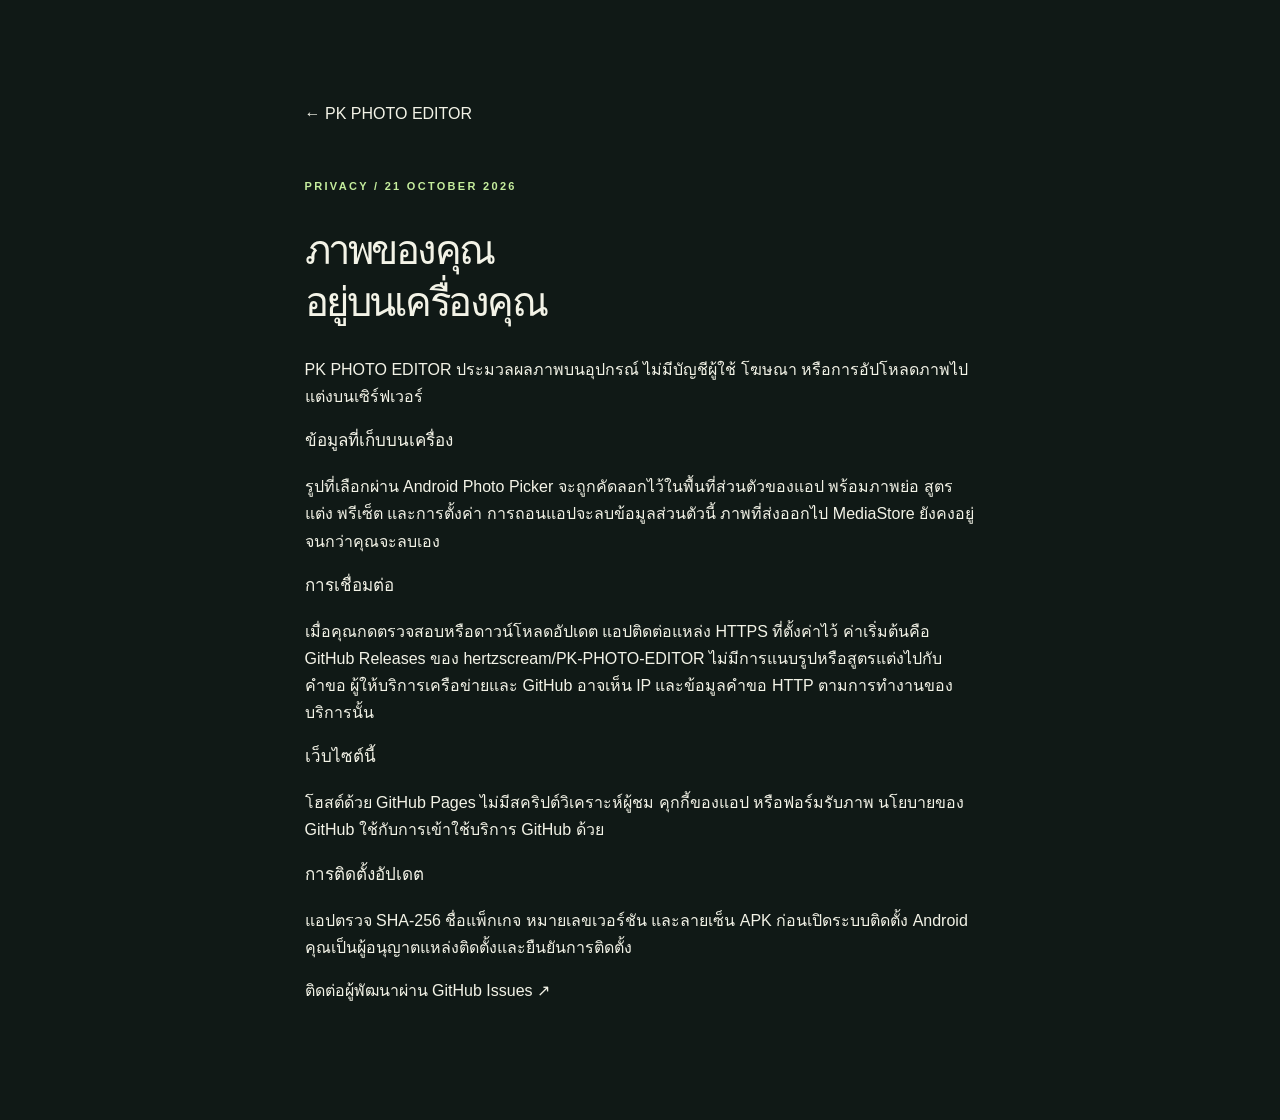
==== docs/privacy.html @ 193245e0 "Publish PK PHOTO EDITOR official site and installation guide" ====
<!doctype html><html lang="th"><head><meta charset="utf-8"><meta name="viewport" content="width=device-width,initial-scale=1"><title>ความเป็นส่วนตัว — PK PHOTO EDITOR</title><link rel="stylesheet" href="style.css"></head><body><main class="section" style="max-width:850px"><a href="index.html">← PK PHOTO EDITOR</a><p class="eyebrow" style="margin-top:50px">PRIVACY / 21 OCTOBER 2026</p><h1 style="font-size:40px">ภาพของคุณ<br>อยู่บนเครื่องคุณ</h1><p>PK PHOTO EDITOR ประมวลผลภาพบนอุปกรณ์ ไม่มีบัญชีผู้ใช้ โฆษณา หรือการอัปโหลดภาพไปแต่งบนเซิร์ฟเวอร์</p><h3>ข้อมูลที่เก็บบนเครื่อง</h3><p>รูปที่เลือกผ่าน Android Photo Picker จะถูกคัดลอกไว้ในพื้นที่ส่วนตัวของแอป พร้อมภาพย่อ สูตรแต่ง พรีเซ็ต และการตั้งค่า การถอนแอปจะลบข้อมูลส่วนตัวนี้ ภาพที่ส่งออกไป MediaStore ยังคงอยู่จนกว่าคุณจะลบเอง</p><h3>การเชื่อมต่อ</h3><p>เมื่อคุณกดตรวจสอบหรือดาวน์โหลดอัปเดต แอปติดต่อแหล่ง HTTPS ที่ตั้งค่าไว้ ค่าเริ่มต้นคือ GitHub Releases ของ hertzscream/PK-PHOTO-EDITOR ไม่มีการแนบรูปหรือสูตรแต่งไปกับคำขอ ผู้ให้บริการเครือข่ายและ GitHub อาจเห็น IP และข้อมูลคำขอ HTTP ตามการทำงานของบริการนั้น</p><h3>เว็บไซต์นี้</h3><p>โฮสต์ด้วย GitHub Pages ไม่มีสคริปต์วิเคราะห์ผู้ชม คุกกี้ของแอป หรือฟอร์มรับภาพ นโยบายของ GitHub ใช้กับการเข้าใช้บริการ GitHub ด้วย</p><h3>การติดตั้งอัปเดต</h3><p>แอปตรวจ SHA-256 ชื่อแพ็กเกจ หมายเลขเวอร์ชัน และลายเซ็น APK ก่อนเปิดระบบติดตั้ง Android คุณเป็นผู้อนุญาตแหล่งติดตั้งและยืนยันการติดตั้ง</p><p><a href="https://github.com/hertzscream/PK-PHOTO-EDITOR/issues">ติดต่อผู้พัฒนาผ่าน GitHub Issues ↗</a></p></main></body></html>
---- docs/style.css ----
:root{color-scheme:dark;--bg:#101916;--panel:#19251f;--ink:#f3f3e7;--muted:#a5b4aa;--mint:#c5ed9d;--line:#ffffff20}*{box-sizing:border-box}html{scroll-behavior:smooth;scroll-padding-top:30px}body{margin:0;background:var(--bg);color:var(--ink);font-family:Tahoma,"Segoe UI",sans-serif;line-height:1.7}a{color:inherit;text-decoration:none}a:focus-visible,summary:focus-visible{outline:3px solid var(--mint);outline-offset:5px}a:hover{color:var(--mint)}header,main,footer{max-width:1440px;margin:auto}header{height:112px;display:flex;align-items:center;justify-content:space-between;padding:0 7%}.brand{display:flex;align-items:center;gap:12px;font-size:11px;font-weight:800;line-height:1.1;letter-spacing:2px}.mark{font-size:38px;letter-spacing:-4px;position:relative}.mark span{font-size:17px;position:absolute;right:-12px;top:-10px;color:var(--mint)}nav{display:flex;align-items:center;gap:30px;font-size:13px}.nav-download{border:1px solid var(--line);padding:11px 20px;border-radius:25px}.hero{padding:55px 7% 75px;display:grid;grid-template-columns:1.15fr 1fr;min-height:730px;align-items:center;overflow:hidden}.eyebrow{font-size:11px;letter-spacing:2.3px;font-weight:700;color:var(--mint);margin:0 0 28px}.dot{display:inline-block;background:var(--mint);height:6px;width:6px;border-radius:50%;margin-right:8px}h1{font-size:clamp(45px,5.1vw,74px);font-weight:500;line-height:1.3;letter-spacing:-2.5px;margin:0 0 28px}.serif{color:var(--mint);font-weight:400}h1 .serif{display:block}.lead{color:var(--muted);font-size:16px;line-height:1.95}.actions{display:flex;gap:28px;align-items:center;margin:32px 0 22px}.button{display:inline-flex;align-items:center;justify-content:center;gap:25px;padding:16px 25px;border-radius:40px;font-weight:700;font-size:14px}.primary{background:var(--mint);color:#152111;box-shadow:0 6px 25px #0002}.primary:hover{background:#d8ffb4;color:#152111;transform:translateY(-2px)}.text-link{font-size:13px}.meta{font-size:10px;letter-spacing:.8px;color:var(--muted)}.meta span{padding:0 8px}.hero-art{height:590px;position:relative;display:flex;justify-content:center;align-items:center}.orb{position:absolute;width:460px;height:460px;background:radial-gradient(circle at 30% 30%,#587649,#213a29 65%,#1a2e22);border-radius:50%}.phone{position:relative;width:249px;border:6px solid #2f3b34;border-radius:35px;overflow:hidden;background:#101916;box-shadow:20px 35px 70px #0007;transform:rotate(7deg)}.phone img{display:block;width:100%;height:auto;aspect-ratio:450/1000;object-fit:cover}.phone-top{display:none}.phone-bottom{height:10px;background:#121916}.floating-note{position:absolute;bottom:75px;left:-5px;display:flex;align-items:center;gap:12px;background:#e9eddf;color:#263524;padding:14px 20px;border-radius:12px;box-shadow:0 10px 40px #0003;transform:rotate(-5deg);font-size:9px;letter-spacing:1px}.floating-note>span{font-size:33px;color:#668555}.floating-note strong{font-size:13px;letter-spacing:0;font-weight:500}.vertical-caption{position:absolute;right:-15px;writing-mode:vertical-rl;letter-spacing:3px;font-size:9px;color:var(--muted)}.ribbon{display:flex;justify-content:space-around;gap:20px;padding:20px 6%;border-top:1px solid var(--line);border-bottom:1px solid var(--line);font-size:11px;letter-spacing:2px;color:#c2cebf}.section{padding:100px 7%}h2{font-size:clamp(32px,3.5vw,48px);line-height:1.4;letter-spacing:-1px;font-weight:500;margin:0}.muted{color:var(--muted)}.section-heading{display:grid;grid-template-columns:1fr 1.6fr 1.3fr;gap:30px;align-items:start}.section-heading .eyebrow{padding-top:13px}.section-heading>p:last-child{color:var(--muted);font-size:14px;margin:10px 0}.screens{display:grid;grid-template-columns:repeat(3,1fr);gap:55px;max-width:890px;margin:65px auto 0;align-items:start}figure{margin:30px 0 0}figure.featured{margin:0}figure img{width:100%;height:auto;border-radius:20px;border:1px solid #ffffff25;box-shadow:0 18px 45px #0003}figcaption{font-size:12px;margin:15px 0}figcaption span{color:var(--mint);margin-right:12px;font-size:10px}.caption{color:var(--muted);font-size:11px;text-align:center;margin-top:30px}.features{background:#18231d}.feature-heading{display:flex;align-items:end;justify-content:space-between;gap:30px}.feature-heading>p{color:var(--muted);font-size:14px}.feature-grid{display:grid;grid-template-columns:repeat(4,1fr);gap:30px;margin-top:55px}.feature-grid article{border-top:1px solid #ffffff30;padding-top:25px}.feature-icon{color:var(--mint);font-size:30px}h3{font-size:17px;font-weight:500}.feature-grid p,.install li p{font-size:13px;color:var(--muted);line-height:1.9}.install{display:grid;grid-template-columns:1fr 1fr;gap:85px}.release-link{display:block;font-size:12px;color:var(--muted);margin-top:18px}.install .button{margin-top:20px}.install ol{padding:0;list-style:none;margin:0}.install li{display:flex;gap:23px;padding:22px 0;border-bottom:1px solid var(--line)}.install li>span{font-size:11px;color:var(--mint);padding-top:6px}.install h3{margin:0 0 10px}.install li p{margin:0}.faq{padding-top:15px;max-width:1000px;margin:auto}details{border-bottom:1px solid var(--line);padding:20px 0}summary{cursor:pointer;font-size:15px}details p{color:var(--muted);font-size:14px;max-width:760px}details a{text-decoration:underline}footer{border-top:1px solid var(--line);padding:35px 7%;display:flex;align-items:center;justify-content:space-between;gap:20px}footer p{font-family:Georgia,serif;font-style:italic;color:var(--muted)}footer div{display:flex;gap:25px;font-size:12px}.skip{position:absolute;top:-100px;left:20px;padding:12px;background:var(--mint);color:#101916;z-index:9}.skip:focus{top:10px}@media(max-width:850px){header{height:90px;padding:0 6%}nav{gap:16px}nav a:first-child{display:none}.hero{grid-template-columns:1fr 1fr;padding:35px 6% 60px;min-height:auto}h1{font-size:45px}.hero-art{height:490px}.orb{width:330px;height:330px}.phone{width:210px}.floating-note{left:-10px;bottom:20px}.vertical-caption{display:none}.section{padding:70px 6%}.section-heading{grid-template-columns:1fr 1.6fr}.section-heading>p:last-child{grid-column:2}.screens{gap:25px}.feature-grid{grid-template-columns:1fr 1fr}.install{gap:40px}.actions{align-items:start;flex-direction:column;gap:16px}.ribbon{font-size:9px;letter-spacing:1px}}@media(max-width:700px){nav a{display:none}nav .nav-download{display:block}.hero{display:flex;flex-direction:column;align-items:start;gap:30px;padding-top:30px}.hero-copy{width:100%}h1{font-size:48px}.hero-art{height:490px;width:100%}.phone{width:215px}.floating-note{left:4%;bottom:30px}.orb{width:350px;height:350px}.lead{font-size:14px}.actions{flex-direction:row;align-items:center;gap:18px}.button{font-size:12px;padding:15px 20px}.meta{font-size:9px;letter-spacing:0}.ribbon span:nth-child(2){display:none}.section-heading{display:block}.section-heading>p:last-child{max-width:330px;margin-top:22px}.screens{gap:14px;grid-template-columns:1fr 1fr;margin-top:35px}.screens figure:last-child{display:none}.screens figure{margin:15px 0 0}.screens figure.featured{margin:0}.screens img{border-radius:15px}figcaption{font-size:10px}figcaption span{margin-right:5px}.feature-heading{display:block}.feature-heading>p{margin-top:25px}.feature-grid{gap:25px}.feature-grid h3{font-size:15px}.feature-grid p{font-size:12px}.install{display:block}.install ol{margin-top:40px}.section{padding:60px 6%}.faq{padding-top:0}footer{flex-wrap:wrap}footer .brand{font-size:10px}footer p{font-size:13px}footer div{width:100%;font-size:11px}summary{font-size:14px}}@media(prefers-reduced-motion:reduce){html{scroll-behavior:auto}.primary:hover{transform:none}}
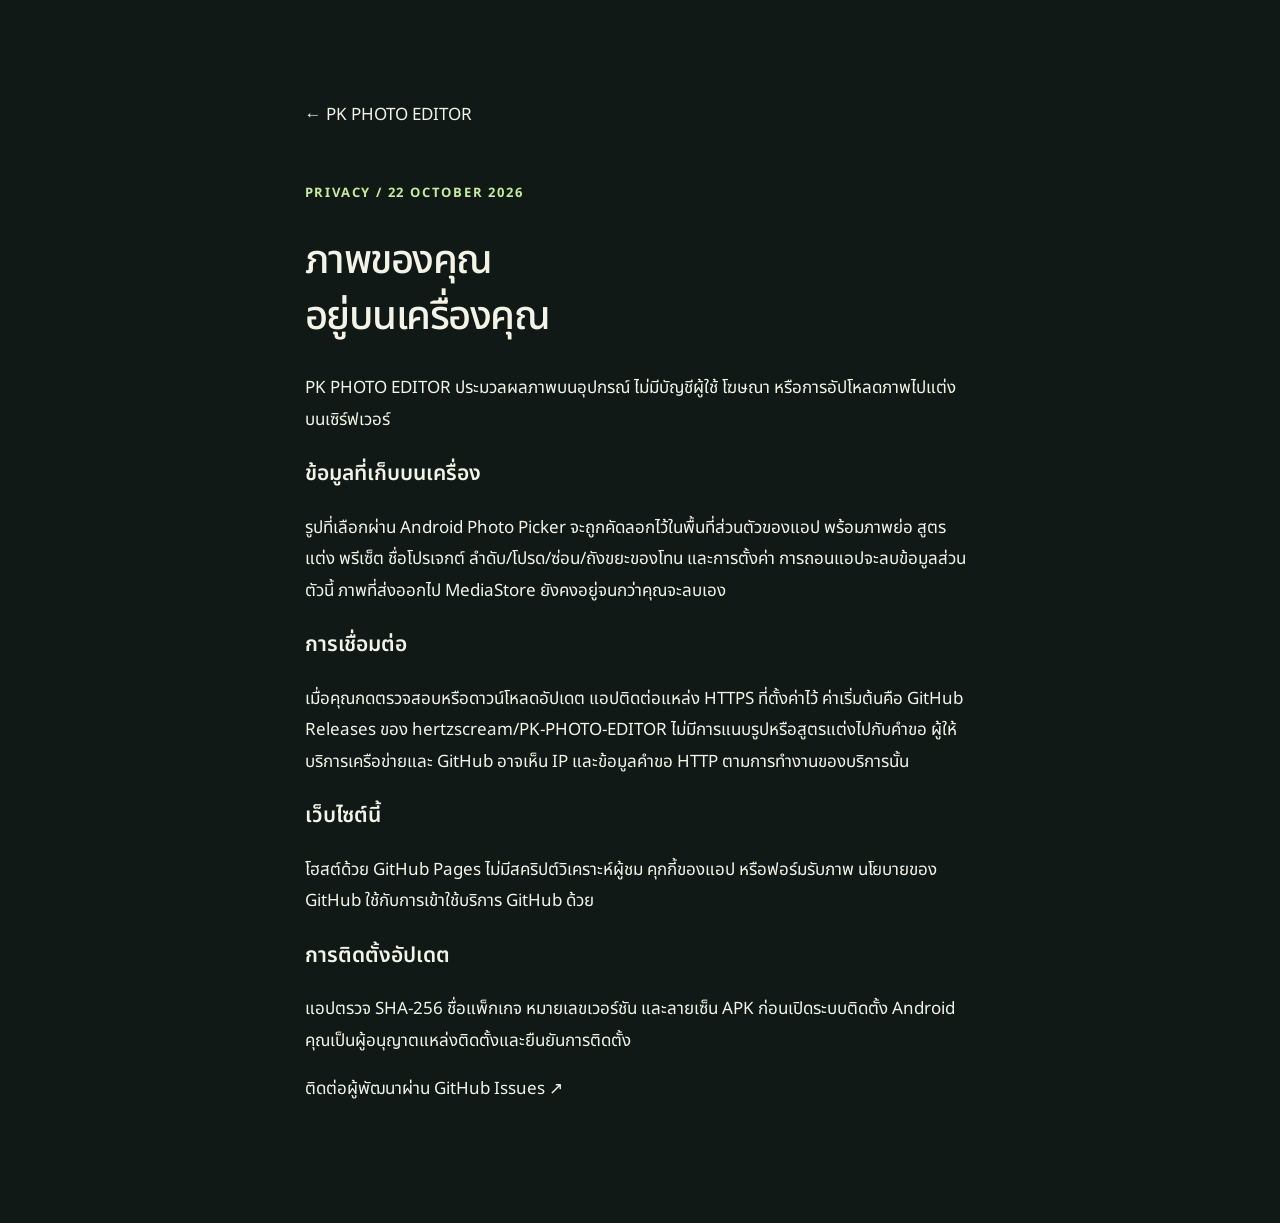
==== commit 699eddd5: "Release 0.4.0 projects, tone controls and refreshed branding" ====
--- a/docs/privacy.html
+++ b/docs/privacy.html
@@ -1 +1 @@
-<!doctype html><html lang="th"><head><meta charset="utf-8"><meta name="viewport" content="width=device-width,initial-scale=1"><title>ความเป็นส่วนตัว — PK PHOTO EDITOR</title><link rel="stylesheet" href="style.css"></head><body><main class="section" style="max-width:850px"><a href="index.html">← PK PHOTO EDITOR</a><p class="eyebrow" style="margin-top:50px">PRIVACY / 21 OCTOBER 2026</p><h1 style="font-size:40px">ภาพของคุณ<br>อยู่บนเครื่องคุณ</h1><p>PK PHOTO EDITOR ประมวลผลภาพบนอุปกรณ์ ไม่มีบัญชีผู้ใช้ โฆษณา หรือการอัปโหลดภาพไปแต่งบนเซิร์ฟเวอร์</p><h3>ข้อมูลที่เก็บบนเครื่อง</h3><p>รูปที่เลือกผ่าน Android Photo Picker จะถูกคัดลอกไว้ในพื้นที่ส่วนตัวของแอป พร้อมภาพย่อ สูตรแต่ง พรีเซ็ต และการตั้งค่า การถอนแอปจะลบข้อมูลส่วนตัวนี้ ภาพที่ส่งออกไป MediaStore ยังคงอยู่จนกว่าคุณจะลบเอง</p><h3>การเชื่อมต่อ</h3><p>เมื่อคุณกดตรวจสอบหรือดาวน์โหลดอัปเดต แอปติดต่อแหล่ง HTTPS ที่ตั้งค่าไว้ ค่าเริ่มต้นคือ GitHub Releases ของ hertzscream/PK-PHOTO-EDITOR ไม่มีการแนบรูปหรือสูตรแต่งไปกับคำขอ ผู้ให้บริการเครือข่ายและ GitHub อาจเห็น IP และข้อมูลคำขอ HTTP ตามการทำงานของบริการนั้น</p><h3>เว็บไซต์นี้</h3><p>โฮสต์ด้วย GitHub Pages ไม่มีสคริปต์วิเคราะห์ผู้ชม คุกกี้ของแอป หรือฟอร์มรับภาพ นโยบายของ GitHub ใช้กับการเข้าใช้บริการ GitHub ด้วย</p><h3>การติดตั้งอัปเดต</h3><p>แอปตรวจ SHA-256 ชื่อแพ็กเกจ หมายเลขเวอร์ชัน และลายเซ็น APK ก่อนเปิดระบบติดตั้ง Android คุณเป็นผู้อนุญาตแหล่งติดตั้งและยืนยันการติดตั้ง</p><p><a href="https://github.com/hertzscream/PK-PHOTO-EDITOR/issues">ติดต่อผู้พัฒนาผ่าน GitHub Issues ↗</a></p></main></body></html>+<!doctype html><html lang="th"><head><meta charset="utf-8"><meta name="viewport" content="width=device-width,initial-scale=1"><title>ความเป็นส่วนตัว — PK PHOTO EDITOR</title><link rel="stylesheet" href="style.css"></head><body><main class="section" style="max-width:850px"><a href="index.html">← PK PHOTO EDITOR</a><p class="eyebrow" style="margin-top:50px">PRIVACY / 22 OCTOBER 2026</p><h1 style="font-size:40px">ภาพของคุณ<br>อยู่บนเครื่องคุณ</h1><p>PK PHOTO EDITOR ประมวลผลภาพบนอุปกรณ์ ไม่มีบัญชีผู้ใช้ โฆษณา หรือการอัปโหลดภาพไปแต่งบนเซิร์ฟเวอร์</p><h3>ข้อมูลที่เก็บบนเครื่อง</h3><p>รูปที่เลือกผ่าน Android Photo Picker จะถูกคัดลอกไว้ในพื้นที่ส่วนตัวของแอป พร้อมภาพย่อ สูตรแต่ง พรีเซ็ต ชื่อโปรเจกต์ ลำดับ/โปรด/ซ่อน/ถังขยะของโทน และการตั้งค่า การถอนแอปจะลบข้อมูลส่วนตัวนี้ ภาพที่ส่งออกไป MediaStore ยังคงอยู่จนกว่าคุณจะลบเอง</p><h3>การเชื่อมต่อ</h3><p>เมื่อคุณกดตรวจสอบหรือดาวน์โหลดอัปเดต แอปติดต่อแหล่ง HTTPS ที่ตั้งค่าไว้ ค่าเริ่มต้นคือ GitHub Releases ของ hertzscream/PK-PHOTO-EDITOR ไม่มีการแนบรูปหรือสูตรแต่งไปกับคำขอ ผู้ให้บริการเครือข่ายและ GitHub อาจเห็น IP และข้อมูลคำขอ HTTP ตามการทำงานของบริการนั้น</p><h3>เว็บไซต์นี้</h3><p>โฮสต์ด้วย GitHub Pages ไม่มีสคริปต์วิเคราะห์ผู้ชม คุกกี้ของแอป หรือฟอร์มรับภาพ นโยบายของ GitHub ใช้กับการเข้าใช้บริการ GitHub ด้วย</p><h3>การติดตั้งอัปเดต</h3><p>แอปตรวจ SHA-256 ชื่อแพ็กเกจ หมายเลขเวอร์ชัน และลายเซ็น APK ก่อนเปิดระบบติดตั้ง Android คุณเป็นผู้อนุญาตแหล่งติดตั้งและยืนยันการติดตั้ง</p><p><a href="https://github.com/hertzscream/PK-PHOTO-EDITOR/issues">ติดต่อผู้พัฒนาผ่าน GitHub Issues ↗</a></p></main></body></html>
--- a/docs/style.css
+++ b/docs/style.css
@@ -1 +1,49 @@
-:root{color-scheme:dark;--bg:#101916;--panel:#19251f;--ink:#f3f3e7;--muted:#a5b4aa;--mint:#c5ed9d;--line:#ffffff20}*{box-sizing:border-box}html{scroll-behavior:smooth;scroll-padding-top:30px}body{margin:0;background:var(--bg);color:var(--ink);font-family:Tahoma,"Segoe UI",sans-serif;line-height:1.7}a{color:inherit;text-decoration:none}a:focus-visible,summary:focus-visible{outline:3px solid var(--mint);outline-offset:5px}a:hover{color:var(--mint)}header,main,footer{max-width:1440px;margin:auto}header{height:112px;display:flex;align-items:center;justify-content:space-between;padding:0 7%}.brand{display:flex;align-items:center;gap:12px;font-size:11px;font-weight:800;line-height:1.1;letter-spacing:2px}.mark{font-size:38px;letter-spacing:-4px;position:relative}.mark span{font-size:17px;position:absolute;right:-12px;top:-10px;color:var(--mint)}nav{display:flex;align-items:center;gap:30px;font-size:13px}.nav-download{border:1px solid var(--line);padding:11px 20px;border-radius:25px}.hero{padding:55px 7% 75px;display:grid;grid-template-columns:1.15fr 1fr;min-height:730px;align-items:center;overflow:hidden}.eyebrow{font-size:11px;letter-spacing:2.3px;font-weight:700;color:var(--mint);margin:0 0 28px}.dot{display:inline-block;background:var(--mint);height:6px;width:6px;border-radius:50%;margin-right:8px}h1{font-size:clamp(45px,5.1vw,74px);font-weight:500;line-height:1.3;letter-spacing:-2.5px;margin:0 0 28px}.serif{color:var(--mint);font-weight:400}h1 .serif{display:block}.lead{color:var(--muted);font-size:16px;line-height:1.95}.actions{display:flex;gap:28px;align-items:center;margin:32px 0 22px}.button{display:inline-flex;align-items:center;justify-content:center;gap:25px;padding:16px 25px;border-radius:40px;font-weight:700;font-size:14px}.primary{background:var(--mint);color:#152111;box-shadow:0 6px 25px #0002}.primary:hover{background:#d8ffb4;color:#152111;transform:translateY(-2px)}.text-link{font-size:13px}.meta{font-size:10px;letter-spacing:.8px;color:var(--muted)}.meta span{padding:0 8px}.hero-art{height:590px;position:relative;display:flex;justify-content:center;align-items:center}.orb{position:absolute;width:460px;height:460px;background:radial-gradient(circle at 30% 30%,#587649,#213a29 65%,#1a2e22);border-radius:50%}.phone{position:relative;width:249px;border:6px solid #2f3b34;border-radius:35px;overflow:hidden;background:#101916;box-shadow:20px 35px 70px #0007;transform:rotate(7deg)}.phone img{display:block;width:100%;height:auto;aspect-ratio:450/1000;object-fit:cover}.phone-top{display:none}.phone-bottom{height:10px;background:#121916}.floating-note{position:absolute;bottom:75px;left:-5px;display:flex;align-items:center;gap:12px;background:#e9eddf;color:#263524;padding:14px 20px;border-radius:12px;box-shadow:0 10px 40px #0003;transform:rotate(-5deg);font-size:9px;letter-spacing:1px}.floating-note>span{font-size:33px;color:#668555}.floating-note strong{font-size:13px;letter-spacing:0;font-weight:500}.vertical-caption{position:absolute;right:-15px;writing-mode:vertical-rl;letter-spacing:3px;font-size:9px;color:var(--muted)}.ribbon{display:flex;justify-content:space-around;gap:20px;padding:20px 6%;border-top:1px solid var(--line);border-bottom:1px solid var(--line);font-size:11px;letter-spacing:2px;color:#c2cebf}.section{padding:100px 7%}h2{font-size:clamp(32px,3.5vw,48px);line-height:1.4;letter-spacing:-1px;font-weight:500;margin:0}.muted{color:var(--muted)}.section-heading{display:grid;grid-template-columns:1fr 1.6fr 1.3fr;gap:30px;align-items:start}.section-heading .eyebrow{padding-top:13px}.section-heading>p:last-child{color:var(--muted);font-size:14px;margin:10px 0}.screens{display:grid;grid-template-columns:repeat(3,1fr);gap:55px;max-width:890px;margin:65px auto 0;align-items:start}figure{margin:30px 0 0}figure.featured{margin:0}figure img{width:100%;height:auto;border-radius:20px;border:1px solid #ffffff25;box-shadow:0 18px 45px #0003}figcaption{font-size:12px;margin:15px 0}figcaption span{color:var(--mint);margin-right:12px;font-size:10px}.caption{color:var(--muted);font-size:11px;text-align:center;margin-top:30px}.features{background:#18231d}.feature-heading{display:flex;align-items:end;justify-content:space-between;gap:30px}.feature-heading>p{color:var(--muted);font-size:14px}.feature-grid{display:grid;grid-template-columns:repeat(4,1fr);gap:30px;margin-top:55px}.feature-grid article{border-top:1px solid #ffffff30;padding-top:25px}.feature-icon{color:var(--mint);font-size:30px}h3{font-size:17px;font-weight:500}.feature-grid p,.install li p{font-size:13px;color:var(--muted);line-height:1.9}.install{display:grid;grid-template-columns:1fr 1fr;gap:85px}.release-link{display:block;font-size:12px;color:var(--muted);margin-top:18px}.install .button{margin-top:20px}.install ol{padding:0;list-style:none;margin:0}.install li{display:flex;gap:23px;padding:22px 0;border-bottom:1px solid var(--line)}.install li>span{font-size:11px;color:var(--mint);padding-top:6px}.install h3{margin:0 0 10px}.install li p{margin:0}.faq{padding-top:15px;max-width:1000px;margin:auto}details{border-bottom:1px solid var(--line);padding:20px 0}summary{cursor:pointer;font-size:15px}details p{color:var(--muted);font-size:14px;max-width:760px}details a{text-decoration:underline}footer{border-top:1px solid var(--line);padding:35px 7%;display:flex;align-items:center;justify-content:space-between;gap:20px}footer p{font-family:Georgia,serif;font-style:italic;color:var(--muted)}footer div{display:flex;gap:25px;font-size:12px}.skip{position:absolute;top:-100px;left:20px;padding:12px;background:var(--mint);color:#101916;z-index:9}.skip:focus{top:10px}@media(max-width:850px){header{height:90px;padding:0 6%}nav{gap:16px}nav a:first-child{display:none}.hero{grid-template-columns:1fr 1fr;padding:35px 6% 60px;min-height:auto}h1{font-size:45px}.hero-art{height:490px}.orb{width:330px;height:330px}.phone{width:210px}.floating-note{left:-10px;bottom:20px}.vertical-caption{display:none}.section{padding:70px 6%}.section-heading{grid-template-columns:1fr 1.6fr}.section-heading>p:last-child{grid-column:2}.screens{gap:25px}.feature-grid{grid-template-columns:1fr 1fr}.install{gap:40px}.actions{align-items:start;flex-direction:column;gap:16px}.ribbon{font-size:9px;letter-spacing:1px}}@media(max-width:700px){nav a{display:none}nav .nav-download{display:block}.hero{display:flex;flex-direction:column;align-items:start;gap:30px;padding-top:30px}.hero-copy{width:100%}h1{font-size:48px}.hero-art{height:490px;width:100%}.phone{width:215px}.floating-note{left:4%;bottom:30px}.orb{width:350px;height:350px}.lead{font-size:14px}.actions{flex-direction:row;align-items:center;gap:18px}.button{font-size:12px;padding:15px 20px}.meta{font-size:9px;letter-spacing:0}.ribbon span:nth-child(2){display:none}.section-heading{display:block}.section-heading>p:last-child{max-width:330px;margin-top:22px}.screens{gap:14px;grid-template-columns:1fr 1fr;margin-top:35px}.screens figure:last-child{display:none}.screens figure{margin:15px 0 0}.screens figure.featured{margin:0}.screens img{border-radius:15px}figcaption{font-size:10px}figcaption span{margin-right:5px}.feature-heading{display:block}.feature-heading>p{margin-top:25px}.feature-grid{gap:25px}.feature-grid h3{font-size:15px}.feature-grid p{font-size:12px}.install{display:block}.install ol{margin-top:40px}.section{padding:60px 6%}.faq{padding-top:0}footer{flex-wrap:wrap}footer .brand{font-size:10px}footer p{font-size:13px}footer div{width:100%;font-size:11px}summary{font-size:14px}}@media(prefers-reduced-motion:reduce){html{scroll-behavior:auto}.primary:hover{transform:none}}+:root{color-scheme:dark;--bg:#101916;--panel:#19251f;--ink:#f3f3e7;--muted:#a5b4aa;--mint:#c5ed9d;--line:#ffffff20}*{box-sizing:border-box}html{scroll-behavior:smooth;scroll-padding-top:30px}body{margin:0;background:var(--bg);color:var(--ink);font-family:Tahoma,"Segoe UI",sans-serif;line-height:1.7}a{color:inherit;text-decoration:none}a:focus-visible,summary:focus-visible{outline:3px solid var(--mint);outline-offset:5px}a:hover{color:var(--mint)}header,main,footer{max-width:1440px;margin:auto}header{height:112px;display:flex;align-items:center;justify-content:space-between;padding:0 7%}.brand{display:flex;align-items:center;gap:12px;font-size:11px;font-weight:800;line-height:1.1;letter-spacing:2px}.mark{font-size:38px;letter-spacing:-4px;position:relative}.mark span{font-size:17px;position:absolute;right:-12px;top:-10px;color:var(--mint)}nav{display:flex;align-items:center;gap:30px;font-size:13px}.nav-download{border:1px solid var(--line);padding:11px 20px;border-radius:25px}.hero{padding:55px 7% 75px;display:grid;grid-template-columns:1.15fr 1fr;min-height:730px;align-items:center;overflow:hidden}.eyebrow{font-size:11px;letter-spacing:2.3px;font-weight:700;color:var(--mint);margin:0 0 28px}.dot{display:inline-block;background:var(--mint);height:6px;width:6px;border-radius:50%;margin-right:8px}h1{font-size:clamp(45px,5.1vw,74px);font-weight:500;line-height:1.3;letter-spacing:-2.5px;margin:0 0 28px}.serif{color:var(--mint);font-weight:400}h1 .serif{display:block}.lead{color:var(--muted);font-size:16px;line-height:1.95}.actions{display:flex;gap:28px;align-items:center;margin:32px 0 22px}.button{display:inline-flex;align-items:center;justify-content:center;gap:25px;padding:16px 25px;border-radius:40px;font-weight:700;font-size:14px}.primary{background:var(--mint);color:#152111;box-shadow:0 6px 25px #0002}.primary:hover{background:#d8ffb4;color:#152111;transform:translateY(-2px)}.text-link{font-size:13px}.meta{font-size:10px;letter-spacing:.8px;color:var(--muted)}.meta span{padding:0 8px}.hero-art{height:590px;position:relative;display:flex;justify-content:center;align-items:center}.orb{position:absolute;width:460px;height:460px;background:radial-gradient(circle at 30% 30%,#587649,#213a29 65%,#1a2e22);border-radius:50%}.phone{position:relative;width:249px;border:6px solid #2f3b34;border-radius:35px;overflow:hidden;background:#101916;box-shadow:20px 35px 70px #0007;transform:rotate(7deg)}.phone img{display:block;width:100%;height:auto;aspect-ratio:450/1000;object-fit:cover}.phone-top{display:none}.phone-bottom{height:10px;background:#121916}.floating-note{position:absolute;bottom:75px;left:-5px;display:flex;align-items:center;gap:12px;background:#e9eddf;color:#263524;padding:14px 20px;border-radius:12px;box-shadow:0 10px 40px #0003;transform:rotate(-5deg);font-size:9px;letter-spacing:1px}.floating-note>span{font-size:33px;color:#668555}.floating-note strong{font-size:13px;letter-spacing:0;font-weight:500}.vertical-caption{position:absolute;right:-15px;writing-mode:vertical-rl;letter-spacing:3px;font-size:9px;color:var(--muted)}.ribbon{display:flex;justify-content:space-around;gap:20px;padding:20px 6%;border-top:1px solid var(--line);border-bottom:1px solid var(--line);font-size:11px;letter-spacing:2px;color:#c2cebf}.section{padding:100px 7%}h2{font-size:clamp(32px,3.5vw,48px);line-height:1.4;letter-spacing:-1px;font-weight:500;margin:0}.muted{color:var(--muted)}.section-heading{display:grid;grid-template-columns:1fr 1.6fr 1.3fr;gap:30px;align-items:start}.section-heading .eyebrow{padding-top:13px}.section-heading>p:last-child{color:var(--muted);font-size:14px;margin:10px 0}.screens{display:grid;grid-template-columns:repeat(3,1fr);gap:55px;max-width:890px;margin:65px auto 0;align-items:start}figure{margin:30px 0 0}figure.featured{margin:0}figure img{width:100%;height:auto;border-radius:20px;border:1px solid #ffffff25;box-shadow:0 18px 45px #0003}figcaption{font-size:12px;margin:15px 0}figcaption span{color:var(--mint);margin-right:12px;font-size:10px}.caption{color:var(--muted);font-size:11px;text-align:center;margin-top:30px}.features{background:#18231d}.feature-heading{display:flex;align-items:end;justify-content:space-between;gap:30px}.feature-heading>p{color:var(--muted);font-size:14px}.feature-grid{display:grid;grid-template-columns:repeat(4,1fr);gap:30px;margin-top:55px}.feature-grid article{border-top:1px solid #ffffff30;padding-top:25px}.feature-icon{color:var(--mint);font-size:30px}h3{font-size:17px;font-weight:500}.feature-grid p,.install li p{font-size:13px;color:var(--muted);line-height:1.9}.install{display:grid;grid-template-columns:1fr 1fr;gap:85px}.release-link{display:block;font-size:12px;color:var(--muted);margin-top:18px}.install .button{margin-top:20px}.install ol{padding:0;list-style:none;margin:0}.install li{display:flex;gap:23px;padding:22px 0;border-bottom:1px solid var(--line)}.install li>span{font-size:11px;color:var(--mint);padding-top:6px}.install h3{margin:0 0 10px}.install li p{margin:0}.faq{padding-top:15px;max-width:1000px;margin:auto}details{border-bottom:1px solid var(--line);padding:20px 0}summary{cursor:pointer;font-size:15px}details p{color:var(--muted);font-size:14px;max-width:760px}details a{text-decoration:underline}footer{border-top:1px solid var(--line);padding:35px 7%;display:flex;align-items:center;justify-content:space-between;gap:20px}footer p{font-family:Georgia,serif;font-style:italic;color:var(--muted)}footer div{display:flex;gap:25px;font-size:12px}.skip{position:absolute;top:-100px;left:20px;padding:12px;background:var(--mint);color:#101916;z-index:9}.skip:focus{top:10px}@media(max-width:850px){header{height:90px;padding:0 6%}nav{gap:16px}nav a:first-child{display:none}.hero{grid-template-columns:1fr 1fr;padding:35px 6% 60px;min-height:auto}h1{font-size:45px}.hero-art{height:490px}.orb{width:330px;height:330px}.phone{width:210px}.floating-note{left:-10px;bottom:20px}.vertical-caption{display:none}.section{padding:70px 6%}.section-heading{grid-template-columns:1fr 1.6fr}.section-heading>p:last-child{grid-column:2}.screens{gap:25px}.feature-grid{grid-template-columns:1fr 1fr}.install{gap:40px}.actions{align-items:start;flex-direction:column;gap:16px}.ribbon{font-size:9px;letter-spacing:1px}}@media(max-width:700px){nav a{display:none}nav .nav-download{display:block}.hero{display:flex;flex-direction:column;align-items:start;gap:30px;padding-top:30px}.hero-copy{width:100%}h1{font-size:48px}.hero-art{height:490px;width:100%}.phone{width:215px}.floating-note{left:4%;bottom:30px}.orb{width:350px;height:350px}.lead{font-size:14px}.actions{flex-direction:row;align-items:center;gap:18px}.button{font-size:12px;padding:15px 20px}.meta{font-size:9px;letter-spacing:0}.ribbon span:nth-child(2){display:none}.section-heading{display:block}.section-heading>p:last-child{max-width:330px;margin-top:22px}.screens{gap:14px;grid-template-columns:1fr 1fr;margin-top:35px}.screens figure:last-child{display:none}.screens figure{margin:15px 0 0}.screens figure.featured{margin:0}.screens img{border-radius:15px}figcaption{font-size:10px}figcaption span{margin-right:5px}.feature-heading{display:block}.feature-heading>p{margin-top:25px}.feature-grid{gap:25px}.feature-grid h3{font-size:15px}.feature-grid p{font-size:12px}.install{display:block}.install ol{margin-top:40px}.section{padding:60px 6%}.faq{padding-top:0}footer{flex-wrap:wrap}footer .brand{font-size:10px}footer p{font-size:13px}footer div{width:100%;font-size:11px}summary{font-size:14px}}@media(prefers-reduced-motion:reduce){html{scroll-behavior:auto}.primary:hover{transform:none}}
+/* Static download QR: high-contrast modules and a four-module quiet zone. */
+.actions{flex-wrap:wrap}
+#download-qr{scroll-margin-top:30px}
+.download-qr{display:grid;grid-template-columns:148px minmax(0,1fr);gap:22px;align-items:center;margin-top:30px;padding:20px;border:1px solid var(--line);border-radius:20px;background:var(--panel)}
+.qr-image-link{display:block;width:148px;background:#fff;border-radius:8px;overflow:hidden}
+.qr-image-link img{display:block;width:100%;height:auto;aspect-ratio:1}
+.qr-copy .eyebrow{font-size:9px;letter-spacing:1.5px;margin:0 0 9px}
+.qr-copy h3{font-size:17px;margin:0 0 8px;line-height:1.6}
+.qr-copy p{color:var(--muted);font-size:12px;margin:0 0 10px}
+.qr-save{display:inline-block;color:var(--mint);font-size:12px;text-decoration:underline;text-underline-offset:4px;padding:6px 0}
+.qr-copy .qr-note{font-size:10px;margin:8px 0 0}
+@media(max-width:420px){.download-qr{grid-template-columns:1fr;text-align:center;justify-items:center;padding:24px;gap:18px}.qr-image-link{width:192px}.qr-copy{max-width:260px}}
+.qr-copy .eyebrow{color:var(--mint)}
+
+/* 0.4.0: self-hosted Thai typography and consistent aperture branding. */
+@font-face{font-family:"PK Thai";src:url("assets/NotoSansThai.ttf") format("truetype");font-weight:100 900;font-style:normal;font-display:swap}
+:root{--muted:#bdcabe}
+body{font-family:"PK Thai","Leelawadee UI",Tahoma,sans-serif;font-size:17px;line-height:1.85}
+.brand{font-size:13px;letter-spacing:1.4px;line-height:1.4;gap:14px}
+.brand-symbol{display:block;flex-shrink:0;width:56px;height:56px}
+nav{font-size:16px;gap:25px}
+h1{line-height:1.4;letter-spacing:-1.5px}
+h2{line-height:1.5;letter-spacing:-.7px}
+h3{font-size:21px;line-height:1.65;font-weight:600}
+.eyebrow{font-size:13px;letter-spacing:1.8px}
+.lead{font-size:19px;line-height:1.95}
+.button{font-size:17px;line-height:1.65;padding:17px 25px}
+.text-link,.release-link{font-size:16px}
+.meta{font-size:13px;letter-spacing:.25px;line-height:1.9}
+.ribbon{font-size:13px;flex-wrap:wrap}
+.section-heading>p:last-child,.feature-heading>p{font-size:17px;line-height:1.95}
+.feature-grid p,.install li p{font-size:17px;line-height:1.95}
+figcaption{font-size:15px;line-height:1.8}
+figcaption span{font-size:13px}
+.caption{font-size:14px;line-height:1.9}
+summary{font-size:19px;line-height:1.8}
+details p{font-size:17px;line-height:1.95}
+footer div{font-size:15px}
+.developer-credit{display:block;color:var(--muted);font-size:14px;line-height:1.8}
+.developer-credit p{margin:0 0 5px}
+.developer-credit span{display:block}
+.qr-copy h3{font-size:19px;line-height:1.75}
+.qr-copy p{font-size:15px;line-height:1.85}
+.qr-copy .eyebrow{font-size:11px}
+.qr-copy .qr-note{font-size:13px}
+.qr-save{font-size:15px;line-height:1.8}
+@media(max-width:850px){nav{gap:16px;font-size:15px}.hero h1{font-size:47px}.feature-grid h3{font-size:20px}}
+@media(max-width:700px){.hero h1{font-size:42px;line-height:1.5}.lead{font-size:18px}.eyebrow{font-size:12px}.button{font-size:16px}.text-link{font-size:15px}.meta{font-size:12px}.feature-grid h3{font-size:19px}.feature-grid p{font-size:16px}summary{font-size:18px}footer{align-items:flex-start}.brand{font-size:12px}.brand-symbol{width:50px;height:50px}.developer-credit{font-size:14px}footer div.developer-credit{width:auto}}
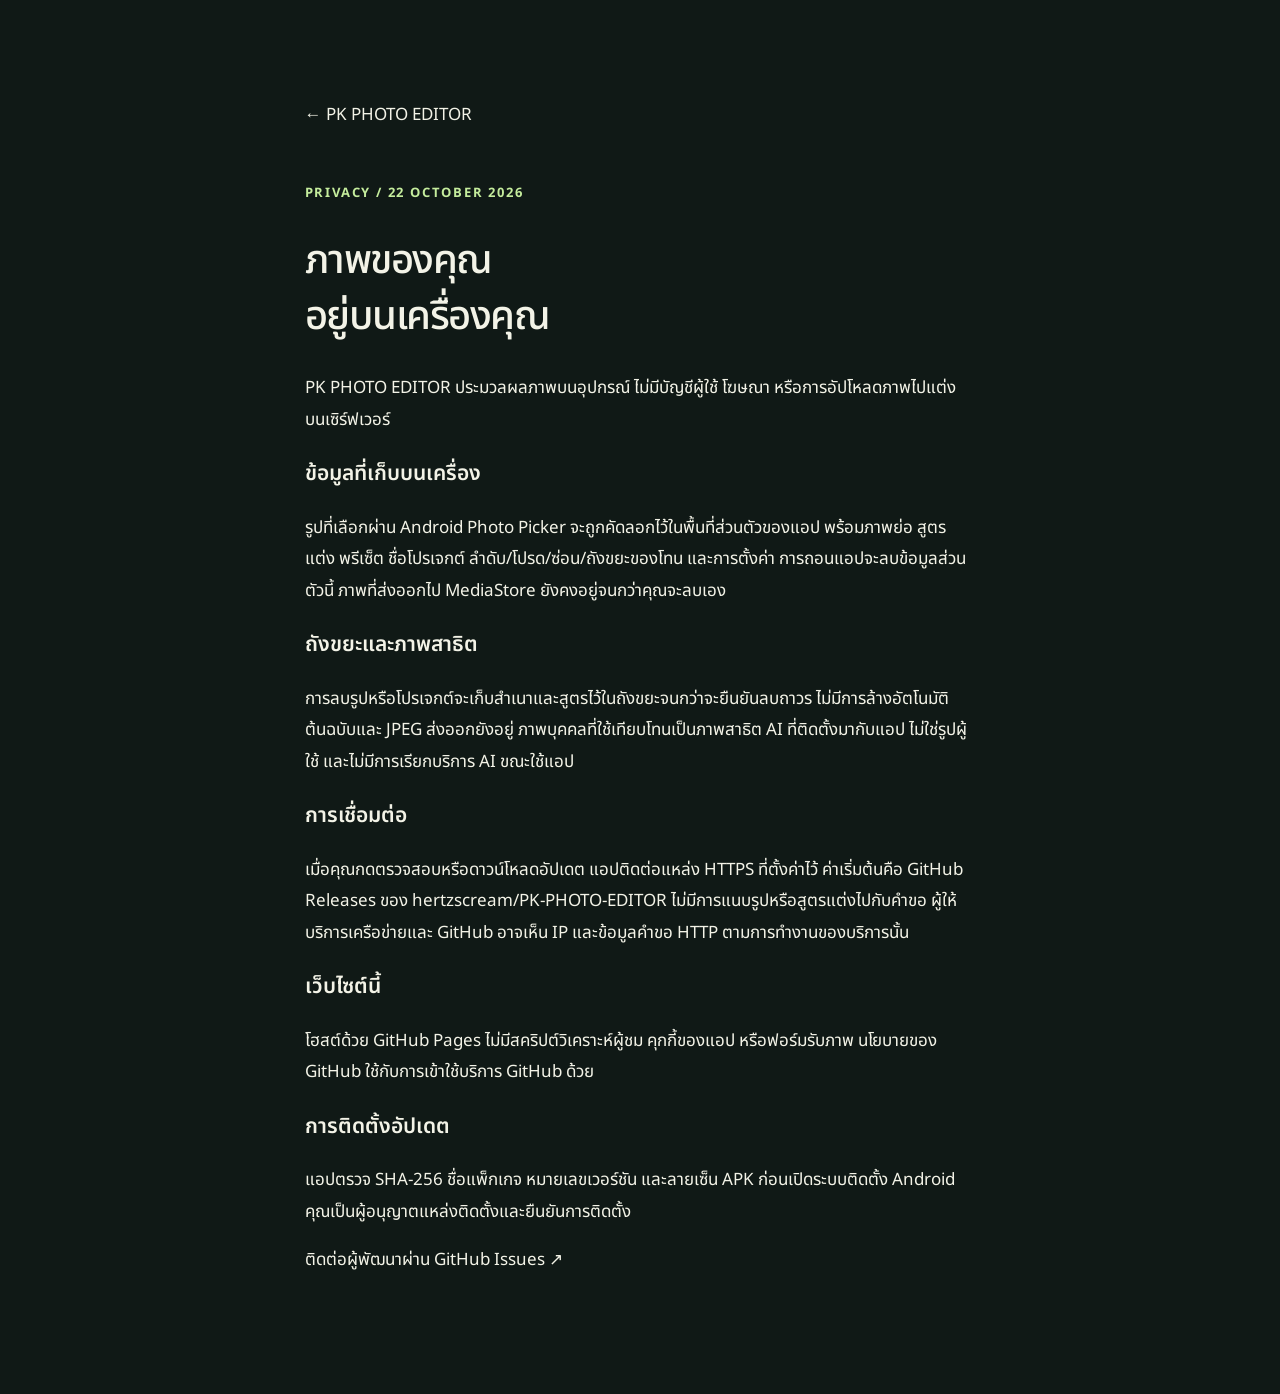
==== commit 783401d5: "Release 0.5.0 recoverable trash and twelve tone collection" ====
--- a/docs/privacy.html
+++ b/docs/privacy.html
@@ -1 +1,2 @@
-<!doctype html><html lang="th"><head><meta charset="utf-8"><meta name="viewport" content="width=device-width,initial-scale=1"><title>ความเป็นส่วนตัว — PK PHOTO EDITOR</title><link rel="stylesheet" href="style.css"></head><body><main class="section" style="max-width:850px"><a href="index.html">← PK PHOTO EDITOR</a><p class="eyebrow" style="margin-top:50px">PRIVACY / 22 OCTOBER 2026</p><h1 style="font-size:40px">ภาพของคุณ<br>อยู่บนเครื่องคุณ</h1><p>PK PHOTO EDITOR ประมวลผลภาพบนอุปกรณ์ ไม่มีบัญชีผู้ใช้ โฆษณา หรือการอัปโหลดภาพไปแต่งบนเซิร์ฟเวอร์</p><h3>ข้อมูลที่เก็บบนเครื่อง</h3><p>รูปที่เลือกผ่าน Android Photo Picker จะถูกคัดลอกไว้ในพื้นที่ส่วนตัวของแอป พร้อมภาพย่อ สูตรแต่ง พรีเซ็ต ชื่อโปรเจกต์ ลำดับ/โปรด/ซ่อน/ถังขยะของโทน และการตั้งค่า การถอนแอปจะลบข้อมูลส่วนตัวนี้ ภาพที่ส่งออกไป MediaStore ยังคงอยู่จนกว่าคุณจะลบเอง</p><h3>การเชื่อมต่อ</h3><p>เมื่อคุณกดตรวจสอบหรือดาวน์โหลดอัปเดต แอปติดต่อแหล่ง HTTPS ที่ตั้งค่าไว้ ค่าเริ่มต้นคือ GitHub Releases ของ hertzscream/PK-PHOTO-EDITOR ไม่มีการแนบรูปหรือสูตรแต่งไปกับคำขอ ผู้ให้บริการเครือข่ายและ GitHub อาจเห็น IP และข้อมูลคำขอ HTTP ตามการทำงานของบริการนั้น</p><h3>เว็บไซต์นี้</h3><p>โฮสต์ด้วย GitHub Pages ไม่มีสคริปต์วิเคราะห์ผู้ชม คุกกี้ของแอป หรือฟอร์มรับภาพ นโยบายของ GitHub ใช้กับการเข้าใช้บริการ GitHub ด้วย</p><h3>การติดตั้งอัปเดต</h3><p>แอปตรวจ SHA-256 ชื่อแพ็กเกจ หมายเลขเวอร์ชัน และลายเซ็น APK ก่อนเปิดระบบติดตั้ง Android คุณเป็นผู้อนุญาตแหล่งติดตั้งและยืนยันการติดตั้ง</p><p><a href="https://github.com/hertzscream/PK-PHOTO-EDITOR/issues">ติดต่อผู้พัฒนาผ่าน GitHub Issues ↗</a></p></main></body></html>
+<!doctype html><html lang="th"><head><meta charset="utf-8"><meta name="viewport" content="width=device-width,initial-scale=1"><title>ความเป็นส่วนตัว — PK PHOTO EDITOR</title><link rel="stylesheet" href="style.css"></head><body><main class="section" style="max-width:850px"><a href="index.html">← PK PHOTO EDITOR</a><p class="eyebrow" style="margin-top:50px">PRIVACY / 22 OCTOBER 2026</p><h1 style="font-size:40px">ภาพของคุณ<br>อยู่บนเครื่องคุณ</h1><p>PK PHOTO EDITOR ประมวลผลภาพบนอุปกรณ์ ไม่มีบัญชีผู้ใช้ โฆษณา หรือการอัปโหลดภาพไปแต่งบนเซิร์ฟเวอร์</p><h3>ข้อมูลที่เก็บบนเครื่อง</h3><p>รูปที่เลือกผ่าน Android Photo Picker จะถูกคัดลอกไว้ในพื้นที่ส่วนตัวของแอป พร้อมภาพย่อ สูตรแต่ง พรีเซ็ต ชื่อโปรเจกต์ ลำดับ/โปรด/ซ่อน/ถังขยะของโทน และการตั้งค่า การถอนแอปจะลบข้อมูลส่วนตัวนี้ ภาพที่ส่งออกไป MediaStore ยังคงอยู่จนกว่าคุณจะลบเอง</p><h3>ถังขยะและภาพสาธิต</h3><p>การลบรูปหรือโปรเจกต์จะเก็บสำเนาและสูตรไว้ในถังขยะจนกว่าจะยืนยันลบถาวร ไม่มีการล้างอัตโนมัติ ต้นฉบับและ JPEG ส่งออกยังอยู่ ภาพบุคคลที่ใช้เทียบโทนเป็นภาพสาธิต AI ที่ติดตั้งมากับแอป ไม่ใช่รูปผู้ใช้ และไม่มีการเรียกบริการ AI ขณะใช้แอป</p><h3>การเชื่อมต่อ</h3><p>เมื่อคุณกดตรวจสอบหรือดาวน์โหลดอัปเดต แอปติดต่อแหล่ง HTTPS ที่ตั้งค่าไว้ ค่าเริ่มต้นคือ GitHub Releases ของ hertzscream/PK-PHOTO-EDITOR ไม่มีการแนบรูปหรือสูตรแต่งไปกับคำขอ ผู้ให้บริการเครือข่ายและ GitHub อาจเห็น IP และข้อมูลคำขอ HTTP ตามการทำงานของบริการนั้น</p><h3>เว็บไซต์นี้</h3><p>โฮสต์ด้วย GitHub Pages ไม่มีสคริปต์วิเคราะห์ผู้ชม คุกกี้ของแอป หรือฟอร์มรับภาพ นโยบายของ GitHub ใช้กับการเข้าใช้บริการ GitHub ด้วย</p><h3>การติดตั้งอัปเดต</h3><p>แอปตรวจ SHA-256 ชื่อแพ็กเกจ หมายเลขเวอร์ชัน และลายเซ็น APK ก่อนเปิดระบบติดตั้ง Android คุณเป็นผู้อนุญาตแหล่งติดตั้งและยืนยันการติดตั้ง</p><p><a href="https://github.com/hertzscream/PK-PHOTO-EDITOR/issues">ติดต่อผู้พัฒนาผ่าน GitHub Issues ↗</a></p></main></body></html>
+
